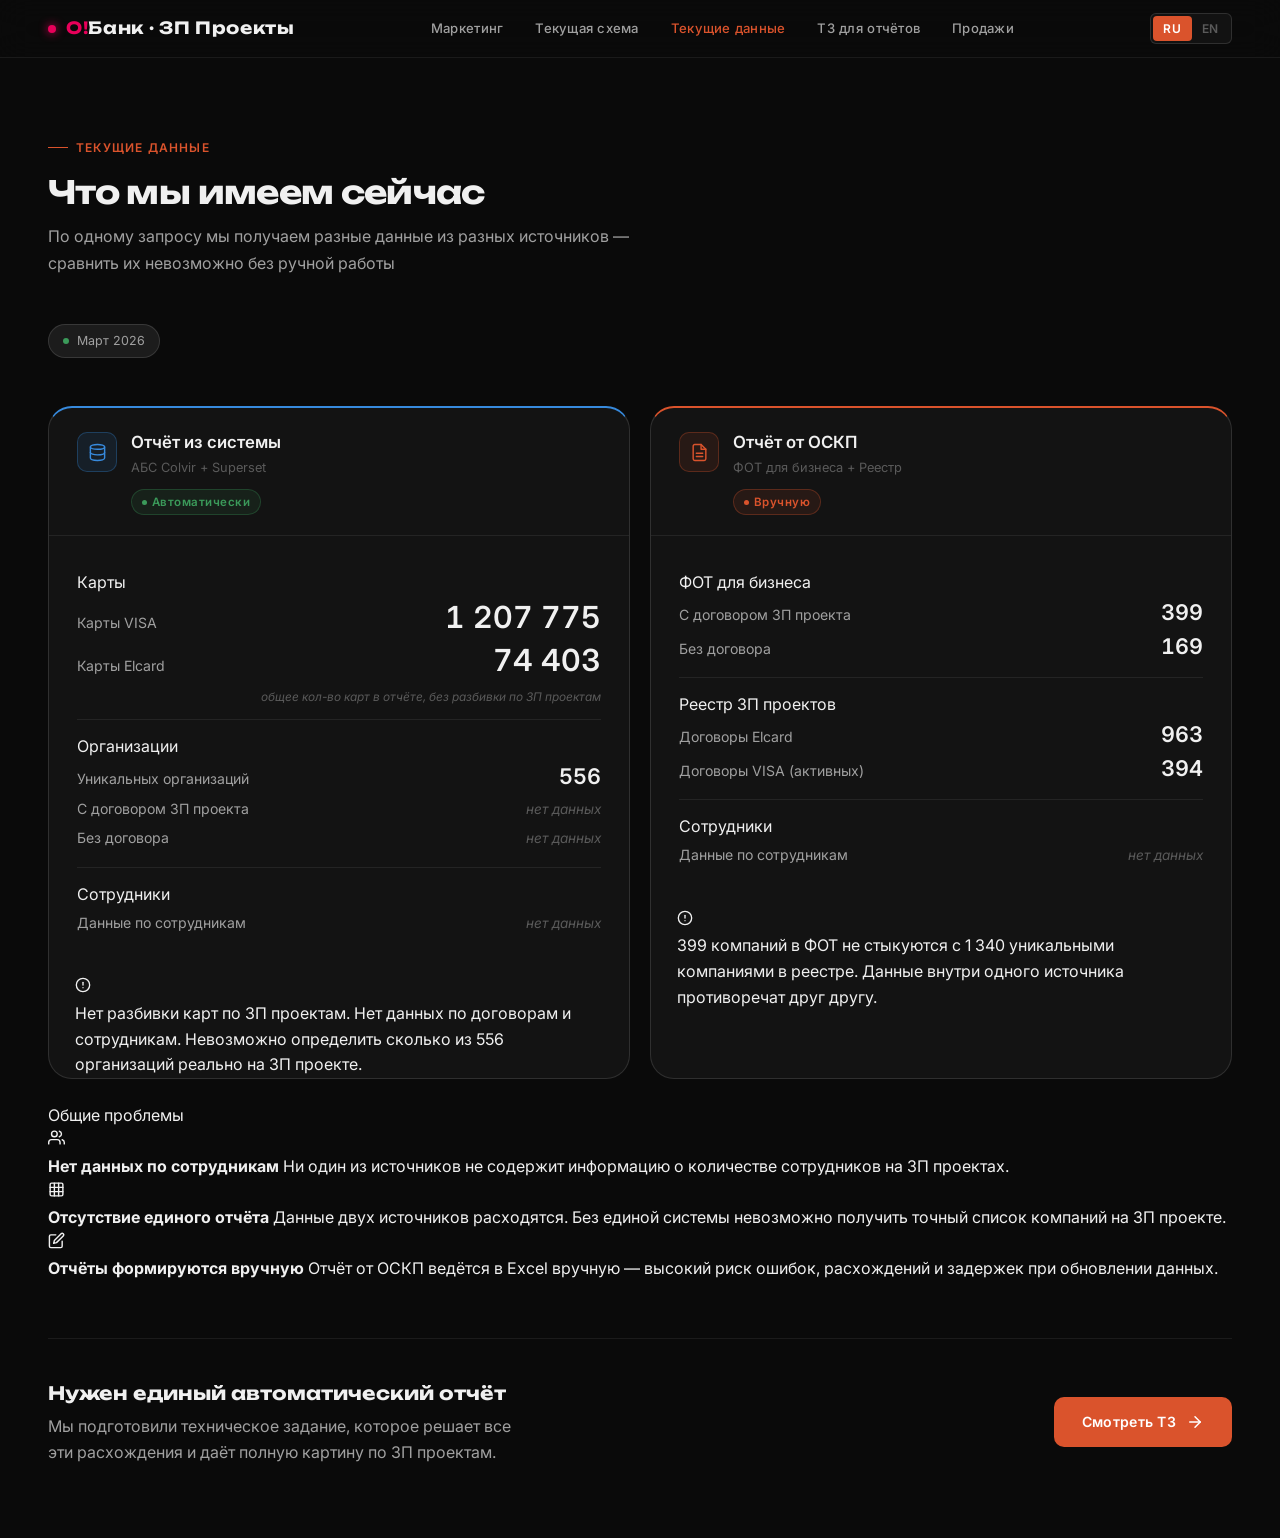
==== current_data.html @ 0f996f87 "Update current_data.html" ====
<!DOCTYPE html>
<html lang="ru">
<head>
    <meta charset="UTF-8">
    <meta name="viewport" content="width=device-width, initial-scale=1.0">
    <title>Текущие данные — О!Банк ЗП Проекты</title>
    <link rel="stylesheet" href="current_data.css">
</head>
<body>

<header class="header">
    <div class="logo-zone">
        <div class="logo-dot"></div>
        <span class="logo-text"><span>О!</span>Банк · ЗП Проекты</span>
    </div>
    <nav class="nav-center">
        <a href="#" class="nav-link" id="nav-marketing">Маркетинг</a>
        <a href="#" class="nav-link" id="nav-scheme">Текущая схема</a>
        <a href="#" class="nav-link active" id="nav-data">Текущие данные</a>
        <a href="#" class="nav-link" id="nav-tz">ТЗ для отчётов</a>
        <a href="#" class="nav-link" id="nav-sales">Продажи</a>
    </nav>
    <div class="nav-right">
        <div class="lang-switcher">
            <button class="lang-btn active" data-lang="ru">RU</button>
            <button class="lang-btn" data-lang="en">EN</button>
        </div>
    </div>
</header>

<div class="page-wrapper">
    <div class="section">

        <div id="section-eyebrow" class="section-eyebrow">Текущие данные</div>
        <h1 id="section-title" class="section-title">Что мы имеем сейчас</h1>
        <p id="section-subtitle" class="section-subtitle">
            По одному запросу мы получаем разные данные из разных источников — сравнить их невозможно без ручной работы
        </p>
        <div class="date-badge">
            <span class="date-badge-dot"></span>
            <span id="date-badge-text">Март 2026</span>
        </div>

        <div class="reports-grid" id="reports-grid">

            <!-- ══ ЛЕВЫЙ БЛОК — СИСТЕМА ══ -->
            <div class="report-card system">
                <div class="card-header">
                    <div class="card-icon blue">
                        <svg xmlns="http://www.w3.org/2000/svg" width="19" height="19" viewBox="0 0 24 24" fill="none" stroke="currentColor" stroke-width="1.8" stroke-linecap="round" stroke-linejoin="round">
                            <ellipse cx="12" cy="5" rx="9" ry="3"/><path d="M21 12c0 1.66-4 3-9 3s-9-1.34-9-3"/><path d="M3 5v14c0 1.66 4 3 9 3s9-1.34 9-3V5"/>
                        </svg>
                    </div>
                    <div>
                        <div id="sys-card-title" class="card-title">Отчёт из системы</div>
                        <div id="sys-card-source" class="card-source">АБС Colvir + Superset</div>
                        <span class="card-badge auto">
                            <span class="badge-dot"></span>
                            <span id="sys-card-badge">Автоматически</span>
                        </span>
                    </div>
                </div>

                <div class="card-metrics">

                    <div class="metric-group">
                        <div class="metric-group-label blue-accent" data-label="grp_cards">Карты</div>
                        <div class="metric-row">
                            <span class="metric-label" data-label="lbl_visa">Карты VISA</span>
                            <span class="metric-value large" data-count="1207775">1 207 775</span>
                        </div>
                        <div class="metric-row">
                            <span class="metric-label" data-label="lbl_elcard">Карты Elcard</span>
                            <span class="metric-value large" data-count="74403">74 403</span>
                        </div>
                        <div id="note-cards" class="metric-note">общее кол-во карт в отчёте, без разбивки по ЗП проектам</div>
                    </div>

                    <div class="metric-group">
                        <div class="metric-group-label blue-accent" data-label="grp_orgs">Организации</div>
                        <div class="metric-row">
                            <span class="metric-label" data-label="lbl_orgs">Уникальных организаций</span>
                            <span class="metric-value medium" data-count="556">556</span>
                        </div>
                        <div class="metric-row">
                            <span class="metric-label" data-label="lbl_with_deal">С договором ЗП проекта</span>
                            <span class="metric-value no-data" data-no-data>нет данных</span>
                        </div>
                        <div class="metric-row">
                            <span class="metric-label" data-label="lbl_no_deal">Без договора</span>
                            <span class="metric-value no-data" data-no-data>нет данных</span>
                        </div>
                    </div>

                    <div class="metric-group">
                        <div class="metric-group-label blue-accent" data-label="grp_employees">Сотрудники</div>
                        <div class="metric-row">
                            <span class="metric-label" data-label="lbl_employees">Данные по сотрудникам</span>
                            <span class="metric-value no-data" data-no-data>нет данных</span>
                        </div>
                    </div>

                </div>

                <!-- Проблема левого блока -->
                <div style="padding: 0 26px;">
                    <div class="problem-box">
                        <div class="problem-icon">
                            <svg xmlns="http://www.w3.org/2000/svg" width="16" height="16" viewBox="0 0 24 24" fill="none" stroke="currentColor" stroke-width="2" stroke-linecap="round" stroke-linejoin="round">
                                <circle cx="12" cy="12" r="10"/><line x1="12" y1="8" x2="12" y2="12"/><line x1="12" y1="16" x2="12.01" y2="16"/>
                            </svg>
                        </div>
                        <div id="sys-problem" class="problem-text">
                            Нет разбивки карт по ЗП проектам. Нет данных по договорам и сотрудникам. Невозможно определить сколько из 556 организаций реально на ЗП проекте.
                        </div>
                    </div>
                </div>

            </div>

            <!-- ══ ПРАВЫЙ БЛОК — ОСКП ══ -->
            <div class="report-card manual">
                <div class="card-header">
                    <div class="card-icon orange">
                        <svg xmlns="http://www.w3.org/2000/svg" width="19" height="19" viewBox="0 0 24 24" fill="none" stroke="currentColor" stroke-width="1.8" stroke-linecap="round" stroke-linejoin="round">
                            <path d="M14 2H6a2 2 0 0 0-2 2v16a2 2 0 0 0 2 2h12a2 2 0 0 0 2-2V8z"/><polyline points="14 2 14 8 20 8"/><line x1="16" y1="13" x2="8" y2="13"/><line x1="16" y1="17" x2="8" y2="17"/>
                        </svg>
                    </div>
                    <div>
                        <div id="man-card-title" class="card-title">Отчёт от ОСКП</div>
                        <div id="man-card-source" class="card-source">ФОТ для бизнеса + Реестр ЗП проектов</div>
                        <span class="card-badge manual">
                            <span class="badge-dot"></span>
                            <span id="man-card-badge">Вручную</span>
                        </span>
                    </div>
                </div>

                <div class="card-metrics">

                    <!-- Подблок 1: ФОТ для бизнеса -->
                    <div class="metric-group">
                        <div class="metric-group-label" data-label="grp_fot">ФОТ для бизнеса</div>
                        <div class="metric-row">
                            <span class="metric-label" data-label="lbl_with_deal">С договором ЗП проекта</span>
                            <span class="metric-value medium" data-count="399">399</span>
                        </div>
                        <div class="metric-row">
                            <span class="metric-label" data-label="lbl_no_deal">Без договора</span>
                            <span class="metric-value medium" data-count="169">169</span>
                        </div>
                    </div>

                    <!-- Подблок 2: Реестр ЗП проектов -->
                    <div class="metric-group">
                        <div class="metric-group-label" data-label="grp_registry">Реестр ЗП проектов</div>
                        <div class="metric-row">
                            <span class="metric-label" data-label="lbl_deals_ec">Договоры Elcard</span>
                            <span class="metric-value medium" data-count="963">963</span>
                        </div>
                        <div class="metric-row">
                            <span class="metric-label" data-label="lbl_deals_visa">Договоры VISA</span>
                            <span class="metric-value medium" data-count="394">394</span>
                        </div>
                    </div>

                    <div class="metric-group">
                        <div class="metric-group-label" data-label="grp_employees">Сотрудники</div>
                        <div class="metric-row">
                            <span class="metric-label" data-label="lbl_employees">Данные по сотрудникам</span>
                            <span class="metric-value no-data" data-no-data>нет данных</span>
                        </div>
                    </div>

                </div>

                <!-- Проблема правого блока -->
                <div style="padding: 0 26px;">
                    <div class="problem-box">
                        <div class="problem-icon">
                            <svg xmlns="http://www.w3.org/2000/svg" width="16" height="16" viewBox="0 0 24 24" fill="none" stroke="currentColor" stroke-width="2" stroke-linecap="round" stroke-linejoin="round">
                                <circle cx="12" cy="12" r="10"/><line x1="12" y1="8" x2="12" y2="12"/><line x1="12" y1="16" x2="12.01" y2="16"/>
                            </svg>
                        </div>
                        <div id="man-problem" class="problem-text">
                            399 компаний в ФОТ не стыкуются с 1 340 уникальными компаниями в реестре. Данные внутри одного источника противоречат друг другу.
                        </div>
                    </div>
                </div>

            </div>

        </div>
        <!-- end reports-grid -->

        <!-- ══ ИТОГОВЫЕ ПРОБЛЕМЫ ══ -->
        <div class="bottom-problems">
            <div class="bottom-problems-title" id="problems-title">Общие проблемы</div>
            <div class="problem-list">

                <div class="problem-item">
                    <div class="problem-item-icon">
                        <svg xmlns="http://www.w3.org/2000/svg" width="17" height="17" viewBox="0 0 24 24" fill="none" stroke="currentColor" stroke-width="2" stroke-linecap="round" stroke-linejoin="round">
                            <path d="M17 21v-2a4 4 0 0 0-4-4H5a4 4 0 0 0-4 4v2"/><circle cx="9" cy="7" r="4"/><path d="M23 21v-2a4 4 0 0 0-3-3.87"/><path d="M16 3.13a4 4 0 0 1 0 7.75"/>
                        </svg>
                    </div>
                    <div class="problem-item-text">
                        <strong id="p1-title">Нет данных по сотрудникам</strong>
                        <span id="p1-text">Ни один из источников не содержит информацию о количестве сотрудников на ЗП проектах.</span>
                    </div>
                </div>

                <div class="problem-item">
                    <div class="problem-item-icon">
                        <svg xmlns="http://www.w3.org/2000/svg" width="17" height="17" viewBox="0 0 24 24" fill="none" stroke="currentColor" stroke-width="2" stroke-linecap="round" stroke-linejoin="round">
                            <rect x="3" y="3" width="18" height="18" rx="2" ry="2"/><line x1="3" y1="9" x2="21" y2="9"/><line x1="3" y1="15" x2="21" y2="15"/><line x1="9" y1="3" x2="9" y2="21"/><line x1="15" y1="3" x2="15" y2="21"/>
                        </svg>
                    </div>
                    <div class="problem-item-text">
                        <strong id="p2-title">Отсутствие единого отчёта</strong>
                        <span id="p2-text">Данные двух источников расходятся. Без единой системы невозможно получить точный список компаний на ЗП проекте.</span>
                    </div>
                </div>

                <div class="problem-item">
                    <div class="problem-item-icon">
                        <svg xmlns="http://www.w3.org/2000/svg" width="17" height="17" viewBox="0 0 24 24" fill="none" stroke="currentColor" stroke-width="2" stroke-linecap="round" stroke-linejoin="round">
                            <path d="M11 4H4a2 2 0 0 0-2 2v14a2 2 0 0 0 2 2h14a2 2 0 0 0 2-2v-7"/><path d="M18.5 2.5a2.121 2.121 0 0 1 3 3L12 15l-4 1 1-4 9.5-9.5z"/>
                        </svg>
                    </div>
                    <div class="problem-item-text">
                        <strong id="p3-title">Отчёты формируются вручную</strong>
                        <span id="p3-text">Отчёт от ОСКП ведётся в Excel вручную — высокий риск ошибок, расхождений и задержек при обновлении данных.</span>
                    </div>
                </div>

            </div>
        </div>

        <!-- CTA -->
        <div class="cta-transition">
            <div class="cta-text">
                <strong id="cta-heading">Нужен единый автоматический отчёт</strong>
                <span id="cta-sub">Мы подготовили техническое задание, которое решает все эти расхождения и даёт полную картину по ЗП проектам.</span>
            </div>
            <a href="#" class="cta-btn">
                <span id="cta-btn-text">Смотреть ТЗ</span>
                <svg xmlns="http://www.w3.org/2000/svg" viewBox="0 0 24 24" fill="none" stroke="currentColor" stroke-width="2" stroke-linecap="round" stroke-linejoin="round">
                    <line x1="5" y1="12" x2="19" y2="12"/><polyline points="12 5 19 12 12 19"/>
                </svg>
            </a>
        </div>

    </div>
</div>

<script src="current_data.js"></script>
</body>
</html>
---- current_data.css ----
@import url('https://fonts.googleapis.com/css2?family=Unbounded:wght@600;700&family=Inter:wght@300;400;500;600&display=swap');

/* ==========================================================================
   CSS VARIABLES
   ========================================================================== */
:root {
    --orange:        #DA532C;
    --orange-hover:  #C44020;
    --orange-light:  rgba(218, 83, 44, 0.10);
    --orange-border: rgba(218, 83, 44, 0.30);

    --accent:        #E8005A;
    --accent-light:  rgba(232, 0, 90, 0.10);
    --accent-border: rgba(232, 0, 90, 0.30);

    --dark:          #0A0A0A;
    --dark-2:        #131313;
    --dark-3:        #1C1C1C;
    --dark-4:        #252525;
    --dark-border:   rgba(255, 255, 255, 0.07);
    --dark-border-2: rgba(255, 255, 255, 0.12);

    --text-primary:  #F0F0F0;
    --text-secondary:#A0A0A0;
    --text-muted:    #5A5A5A;

    --amber:         #F5A623;
    --amber-light:   rgba(245, 166, 35, 0.10);
    --amber-border:  rgba(245, 166, 35, 0.30);

    --blue:          #378ADD;
    --blue-light:    rgba(55, 138, 221, 0.10);
    --blue-border:   rgba(55, 138, 221, 0.30);

    --green:         #3B9A5A;
    --green-light:   rgba(59, 154, 90, 0.10);

    --font:          'Inter', -apple-system, sans-serif;
    --font-head:     'Unbounded', sans-serif;
    --radius:        10px;
    --radius-lg:     16px;
    --radius-xl:     24px;
}

/* ==========================================================================
   RESET
   ========================================================================== */
*, *::before, *::after { box-sizing: border-box; margin: 0; padding: 0; }
html { scroll-behavior: smooth; }
body {
    font-family: var(--font);
    background: var(--dark);
    color: var(--text-primary);
    font-size: 16px;
    line-height: 1.6;
    overflow-x: hidden;
}

/* ==========================================================================
   HEADER
   ========================================================================== */
.header {
    height: 58px;
    background: rgba(10,10,10,0.90);
    backdrop-filter: blur(16px);
    -webkit-backdrop-filter: blur(16px);
    border-bottom: 0.5px solid var(--dark-border);
    display: flex;
    justify-content: space-between;
    align-items: center;
    padding: 0 48px;
    position: fixed;
    top: 0; left: 0; right: 0;
    z-index: 100;
}

.logo-zone {
    display: flex;
    align-items: center;
    gap: 10px;
}

.logo-dot {
    width: 8px; height: 8px;
    background: var(--accent);
    border-radius: 50%;
    box-shadow: 0 0 10px var(--accent);
}

.logo-text {
    font-family: var(--font-head);
    font-weight: 700;
    font-size: 1.05rem;
    letter-spacing: 0.04em;
    color: var(--text-primary);
}

.logo-text span { color: var(--accent); }

.nav-center {
    display: flex;
    align-items: center;
    gap: 4px;
}

.nav-link {
    font-size: 0.82rem;
    color: var(--text-secondary);
    text-decoration: none;
    padding: 6px 14px;
    border-radius: 6px;
    transition: all 0.2s;
    font-weight: 500;
    letter-spacing: 0.02em;
}

.nav-link:hover { color: var(--text-primary); background: rgba(255,255,255,0.05); }
.nav-link.active { color: var(--orange); }

.nav-right {
    display: flex;
    align-items: center;
    gap: 16px;
}

.lang-switcher {
    display: flex;
    background: rgba(255,255,255,0.04);
    border-radius: 6px;
    padding: 2px;
    border: 0.5px solid var(--dark-border-2);
}

.lang-btn {
    background: transparent;
    border: none;
    color: var(--text-muted);
    padding: 5px 10px;
    font-size: 0.75rem;
    font-weight: 600;
    font-family: var(--font);
    cursor: pointer;
    border-radius: 4px;
    transition: all 0.2s;
    letter-spacing: 0.06em;
}

.lang-btn:hover { color: var(--text-primary); }
.lang-btn.active { background: var(--orange); color: #fff; }

/* ==========================================================================
   PAGE WRAPPER
   ========================================================================== */
.page-wrapper {
    min-height: 100vh;
    padding-top: 58px;
}

.section {
    padding: 72px 48px;
    max-width: 1280px;
    margin: 0 auto;
}

/* ==========================================================================
   SECTION HEADER
   ========================================================================== */
.section-eyebrow {
    display: inline-flex;
    align-items: center;
    gap: 8px;
    font-size: 0.75rem;
    font-weight: 600;
    letter-spacing: 0.10em;
    text-transform: uppercase;
    color: var(--orange);
    margin-bottom: 16px;
}

.section-eyebrow::before {
    content: '';
    display: block;
    width: 20px; height: 1px;
    background: var(--orange);
}

.section-title {
    font-family: var(--font-head);
    font-size: 2rem;
    font-weight: 700;
    color: var(--text-primary);
    line-height: 1.2;
    margin-bottom: 12px;
    letter-spacing: -0.02em;
}

.section-subtitle {
    font-size: 1rem;
    color: var(--text-secondary);
    max-width: 640px;
    line-height: 1.65;
    margin-bottom: 48px;
}

/* ==========================================================================
   DATE BADGE
   ========================================================================== */
.date-badge {
    display: inline-flex;
    align-items: center;
    gap: 8px;
    background: var(--dark-3);
    border: 0.5px solid var(--dark-border-2);
    border-radius: 20px;
    padding: 6px 14px;
    font-size: 0.78rem;
    color: var(--text-secondary);
    margin-bottom: 48px;
}

.date-badge-dot {
    width: 6px; height: 6px;
    background: var(--green);
    border-radius: 50%;
}

/* ==========================================================================
   TWO COLUMN GRID
   ========================================================================== */
.reports-grid {
    display: grid;
    grid-template-columns: 1fr 1fr;
    gap: 20px;
    margin-bottom: 24px;
}

/* ==========================================================================
   REPORT CARD
   ========================================================================== */
.report-card {
    background: var(--dark-2);
    border: 0.5px solid var(--dark-border-2);
    border-radius: var(--radius-xl);
    overflow: hidden;
    transition: border-color 0.2s;
}

.report-card:hover {
    border-color: rgba(255,255,255,0.18);
}

.report-card.system { border-top: 2px solid var(--blue); }
.report-card.manual { border-top: 2px solid var(--orange); }

/* Card Header */
.card-header {
    padding: 24px 28px 20px;
    border-bottom: 0.5px solid var(--dark-border);
    display: flex;
    align-items: flex-start;
    gap: 14px;
}

.card-icon {
    width: 40px; height: 40px;
    border-radius: 10px;
    display: flex;
    align-items: center;
    justify-content: center;
    font-size: 18px;
    flex-shrink: 0;
}

.card-icon.blue { background: var(--blue-light); color: var(--blue); border: 0.5px solid var(--blue-border); }
.card-icon.orange { background: var(--orange-light); color: var(--orange); border: 0.5px solid var(--orange-border); }

.card-title {
    font-size: 1.05rem;
    font-weight: 600;
    color: var(--text-primary);
    margin-bottom: 4px;
    line-height: 1.3;
}

.card-source {
    font-size: 0.80rem;
    color: var(--text-muted);
    margin-bottom: 8px;
}

.card-badge {
    display: inline-flex;
    align-items: center;
    gap: 5px;
    font-size: 0.72rem;
    font-weight: 600;
    padding: 3px 10px;
    border-radius: 20px;
    letter-spacing: 0.04em;
}

.card-badge.auto {
    background: var(--green-light);
    color: var(--green);
    border: 0.5px solid rgba(59,154,90,0.3);
}

.card-badge.manual {
    background: var(--orange-light);
    color: var(--orange);
    border: 0.5px solid var(--orange-border);
}

.badge-dot {
    width: 5px; height: 5px;
    border-radius: 50%;
    background: currentColor;
}

/* Card Metrics */
.card-metrics {
    padding: 20px 28px 24px;
    display: flex;
    flex-direction: column;
    gap: 0;
}

.metric-group {
    padding: 14px 0;
    border-bottom: 0.5px solid var(--dark-border);
}

.metric-group:last-child { border-bottom: none; }

.metric-row {
    display: flex;
    align-items: baseline;
    justify-content: space-between;
    gap: 12px;
    padding: 5px 0;
}

.metric-label {
    font-size: 0.88rem;
    color: var(--text-secondary);
    line-height: 1.4;
    flex: 1;
}

.metric-value {
    font-size: 1.5rem;
    font-weight: 600;
    color: var(--text-primary);
    line-height: 1.1;
    text-align: right;
    flex-shrink: 0;
    font-variant-numeric: tabular-nums;
}

.metric-value.large {
    font-size: 1.9rem;
}

.metric-value.medium {
    font-size: 1.35rem;
}

.metric-value.no-data {
    font-size: 0.85rem;
    color: var(--text-muted);
    font-weight: 400;
    font-style: italic;
}

.metric-note {
    font-size: 0.74rem;
    color: var(--text-muted);
    margin-top: 6px;
    line-height: 1.4;
    font-style: italic;
    text-align: right;
}

.metric-sub-row {
    display: flex;
    align-items: baseline;
    justify-content: space-between;
    gap: 12px;
    padding: 3px 0 3px 12px;
}

.metric-sub-label {
    font-size: 0.82rem;
    color: var(--text-muted);
    flex: 1;
}

.metric-sub-value {
    font-size: 1.1rem;
    font-weight: 500;
    color: var(--text-secondary);
    text-align: right;
    font-variant-numeric: tabular-nums;
}

/* ==========================================================================
   MISMATCH ALERT BOX
   ========================================================================== */
.alert-box {
    background: var(--amber-light);
    border: 0.5px solid var(--amber-border);
    border-radius: var(--radius-lg);
    padding: 20px 24px;
    display: flex;
    align-items: flex-start;
    gap: 14px;
    margin-bottom: 16px;
}

.alert-icon {
    font-size: 20px;
    color: var(--amber);
    flex-shrink: 0;
    margin-top: 1px;
}

.alert-title {
    font-size: 0.95rem;
    font-weight: 600;
    color: var(--amber);
    margin-bottom: 6px;
}

.alert-text {
    font-size: 0.86rem;
    color: rgba(245, 166, 35, 0.75);
    line-height: 1.6;
}

.diff-pill {
    display: inline-flex;
    align-items: center;
    gap: 4px;
    font-size: 0.78rem;
    font-weight: 600;
    padding: 2px 9px;
    border-radius: 20px;
    background: rgba(232,0,90,0.12);
    color: #FF4D7D;
    border: 0.5px solid rgba(232,0,90,0.3);
    margin-left: 8px;
    vertical-align: middle;
}

/* ==========================================================================
   BOTTOM INFO BOX
   ========================================================================== */
.info-box {
    background: var(--dark-3);
    border: 0.5px solid var(--dark-border-2);
    border-radius: var(--radius-lg);
    padding: 20px 24px;
    display: flex;
    align-items: flex-start;
    gap: 14px;
}

.info-icon {
    font-size: 20px;
    color: var(--text-muted);
    flex-shrink: 0;
    margin-top: 2px;
}

.info-text {
    font-size: 0.88rem;
    color: var(--text-secondary);
    line-height: 1.65;
}

.info-text strong {
    color: var(--text-primary);
    font-weight: 600;
}

/* ==========================================================================
   CTA ARROW — transition to next page
   ========================================================================== */
.cta-transition {
    margin-top: 56px;
    padding-top: 40px;
    border-top: 0.5px solid var(--dark-border);
    display: flex;
    align-items: center;
    justify-content: space-between;
    gap: 24px;
}

.cta-text {
    font-size: 1rem;
    color: var(--text-secondary);
    max-width: 480px;
    line-height: 1.6;
}

.cta-text strong {
    color: var(--text-primary);
    display: block;
    font-size: 1.15rem;
    margin-bottom: 6px;
    font-family: var(--font-head);
}

.cta-btn {
    display: inline-flex;
    align-items: center;
    gap: 10px;
    background: var(--orange);
    color: #fff;
    font-size: 0.88rem;
    font-weight: 600;
    padding: 14px 28px;
    border-radius: 10px;
    text-decoration: none;
    white-space: nowrap;
    transition: background 0.2s, transform 0.15s;
    letter-spacing: 0.02em;
    flex-shrink: 0;
}

.cta-btn:hover {
    background: var(--orange-hover);
    transform: translateX(3px);
}

.cta-btn svg {
    width: 18px; height: 18px;
    transition: transform 0.2s;
}

.cta-btn:hover svg { transform: translateX(3px); }

/* ==========================================================================
   SCROLLBAR
   ========================================================================== */
::-webkit-scrollbar { width: 6px; }
::-webkit-scrollbar-track { background: var(--dark); }
::-webkit-scrollbar-thumb { background: var(--dark-4); border-radius: 3px; }
::-webkit-scrollbar-thumb:hover { background: rgba(255,255,255,0.15); }

/* ==========================================================================
   RESPONSIVE
   ========================================================================== */
@media (max-width: 900px) {
    .reports-grid { grid-template-columns: 1fr; }
    .header { padding: 0 24px; }
    .section { padding: 56px 24px; }
    .nav-center { display: none; }
    .section-title { font-size: 1.55rem; }
    .cta-transition { flex-direction: column; align-items: flex-start; }
}
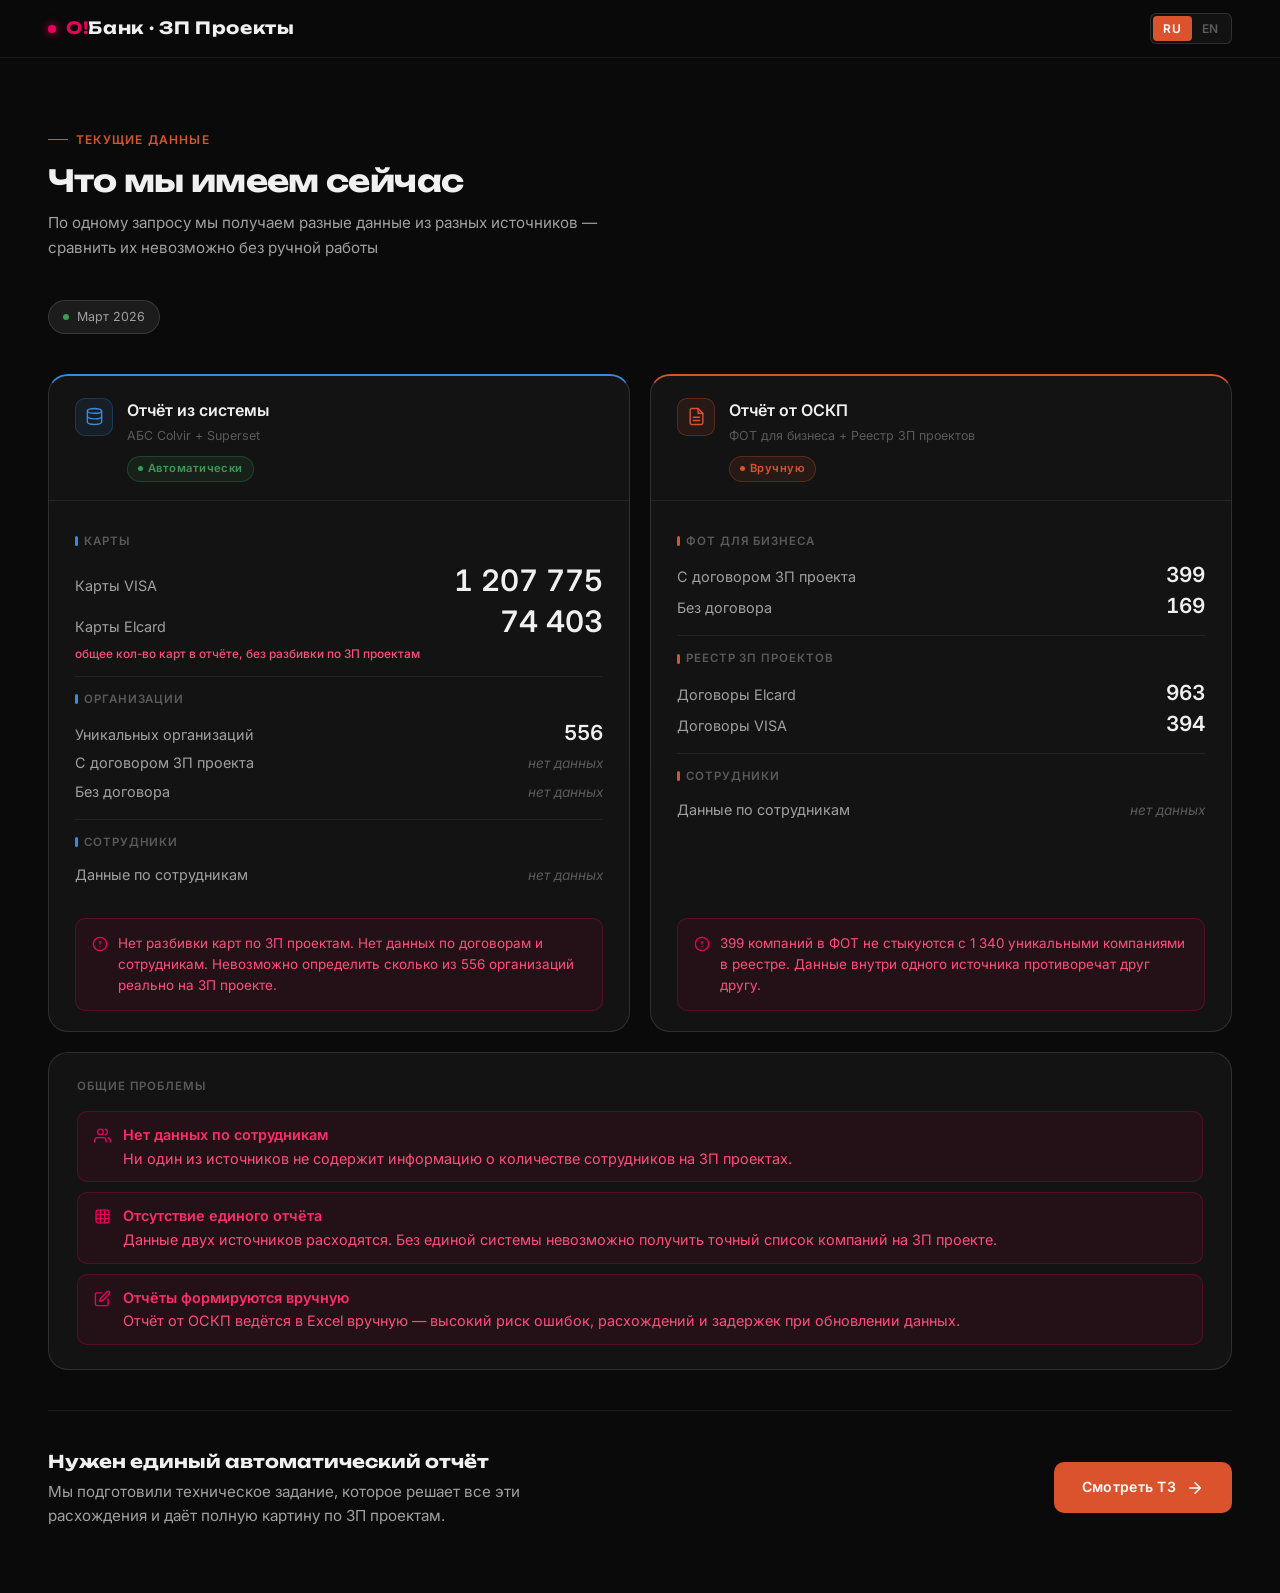
==== commit eb28a9a4: "Update current_data.html" ====
--- a/current_data.html
+++ b/current_data.html
@@ -13,13 +13,7 @@
         <div class="logo-dot"></div>
         <span class="logo-text"><span>О!</span>Банк · ЗП Проекты</span>
     </div>
-    <nav class="nav-center">
-        <a href="#" class="nav-link" id="nav-marketing">Маркетинг</a>
-        <a href="#" class="nav-link" id="nav-scheme">Текущая схема</a>
-        <a href="#" class="nav-link active" id="nav-data">Текущие данные</a>
-        <a href="#" class="nav-link" id="nav-tz">ТЗ для отчётов</a>
-        <a href="#" class="nav-link" id="nav-sales">Продажи</a>
-    </nav>
+
     <div class="nav-right">
         <div class="lang-switcher">
             <button class="lang-btn active" data-lang="ru">RU</button>
@@ -73,7 +67,7 @@
                             <span class="metric-label" data-label="lbl_elcard">Карты Elcard</span>
                             <span class="metric-value large" data-count="74403">74 403</span>
                         </div>
-                        <div id="note-cards" class="metric-note">общее кол-во карт в отчёте, без разбивки по ЗП проектам</div>
+                        <div id="note-cards" class="metric-note" style="color:#FF4D7D; font-style:normal; font-weight:500;">общее кол-во карт в отчёте, без разбивки по ЗП проектам</div>
                     </div>
 
                     <div class="metric-group">
--- a/current_data.css
+++ b/current_data.css
@@ -1,50 +1,40 @@
 @import url('https://fonts.googleapis.com/css2?family=Unbounded:wght@600;700&family=Inter:wght@300;400;500;600&display=swap');
 
-/* ==========================================================================
-   CSS VARIABLES
-   ========================================================================== */
 :root {
     --orange:        #DA532C;
     --orange-hover:  #C44020;
     --orange-light:  rgba(218, 83, 44, 0.10);
     --orange-border: rgba(218, 83, 44, 0.30);
-
     --accent:        #E8005A;
-    --accent-light:  rgba(232, 0, 90, 0.10);
-    --accent-border: rgba(232, 0, 90, 0.30);
-
+    --accent-light:  rgba(232, 0, 90, 0.08);
+    --accent-border: rgba(232, 0, 90, 0.25);
     --dark:          #0A0A0A;
     --dark-2:        #131313;
     --dark-3:        #1C1C1C;
     --dark-4:        #252525;
     --dark-border:   rgba(255, 255, 255, 0.07);
     --dark-border-2: rgba(255, 255, 255, 0.12);
-
     --text-primary:  #F0F0F0;
     --text-secondary:#A0A0A0;
     --text-muted:    #5A5A5A;
-
     --amber:         #F5A623;
-    --amber-light:   rgba(245, 166, 35, 0.10);
-    --amber-border:  rgba(245, 166, 35, 0.30);
-
+    --amber-light:   rgba(245, 166, 35, 0.08);
+    --amber-border:  rgba(245, 166, 35, 0.25);
     --blue:          #378ADD;
     --blue-light:    rgba(55, 138, 221, 0.10);
-    --blue-border:   rgba(55, 138, 221, 0.30);
-
+    --blue-border:   rgba(55, 138, 221, 0.25);
     --green:         #3B9A5A;
     --green-light:   rgba(59, 154, 90, 0.10);
-
+    --red:           #E8005A;
+    --red-light:     rgba(232, 0, 90, 0.08);
+    --red-border:    rgba(232, 0, 90, 0.25);
     --font:          'Inter', -apple-system, sans-serif;
     --font-head:     'Unbounded', sans-serif;
     --radius:        10px;
     --radius-lg:     16px;
-    --radius-xl:     24px;
-}
-
-/* ==========================================================================
-   RESET
-   ========================================================================== */
+    --radius-xl:     20px;
+}
+
 *, *::before, *::after { box-sizing: border-box; margin: 0; padding: 0; }
 html { scroll-behavior: smooth; }
 body {
@@ -56,12 +46,10 @@
     overflow-x: hidden;
 }
 
-/* ==========================================================================
-   HEADER
-   ========================================================================== */
+/* HEADER */
 .header {
     height: 58px;
-    background: rgba(10,10,10,0.90);
+    background: rgba(10,10,10,0.92);
     backdrop-filter: blur(16px);
     -webkit-backdrop-filter: blur(16px);
     border-bottom: 0.5px solid var(--dark-border);
@@ -73,20 +61,13 @@
     top: 0; left: 0; right: 0;
     z-index: 100;
 }
-
-.logo-zone {
-    display: flex;
-    align-items: center;
-    gap: 10px;
-}
-
+.logo-zone { display: flex; align-items: center; gap: 10px; }
 .logo-dot {
     width: 8px; height: 8px;
     background: var(--accent);
     border-radius: 50%;
     box-shadow: 0 0 10px var(--accent);
 }
-
 .logo-text {
     font-family: var(--font-head);
     font-weight: 700;
@@ -94,15 +75,8 @@
     letter-spacing: 0.04em;
     color: var(--text-primary);
 }
-
 .logo-text span { color: var(--accent); }
-
-.nav-center {
-    display: flex;
-    align-items: center;
-    gap: 4px;
-}
-
+.nav-center { display: flex; align-items: center; gap: 4px; }
 .nav-link {
     font-size: 0.82rem;
     color: var(--text-secondary);
@@ -111,18 +85,10 @@
     border-radius: 6px;
     transition: all 0.2s;
     font-weight: 500;
-    letter-spacing: 0.02em;
-}
-
+}
 .nav-link:hover { color: var(--text-primary); background: rgba(255,255,255,0.05); }
 .nav-link.active { color: var(--orange); }
-
-.nav-right {
-    display: flex;
-    align-items: center;
-    gap: 16px;
-}
-
+.nav-right { display: flex; align-items: center; gap: 16px; }
 .lang-switcher {
     display: flex;
     background: rgba(255,255,255,0.04);
@@ -130,432 +96,215 @@
     padding: 2px;
     border: 0.5px solid var(--dark-border-2);
 }
-
 .lang-btn {
-    background: transparent;
-    border: none;
+    background: transparent; border: none;
     color: var(--text-muted);
     padding: 5px 10px;
-    font-size: 0.75rem;
-    font-weight: 600;
+    font-size: 0.75rem; font-weight: 600;
     font-family: var(--font);
-    cursor: pointer;
-    border-radius: 4px;
+    cursor: pointer; border-radius: 4px;
     transition: all 0.2s;
     letter-spacing: 0.06em;
 }
-
 .lang-btn:hover { color: var(--text-primary); }
 .lang-btn.active { background: var(--orange); color: #fff; }
 
-/* ==========================================================================
-   PAGE WRAPPER
-   ========================================================================== */
-.page-wrapper {
-    min-height: 100vh;
-    padding-top: 58px;
-}
-
-.section {
-    padding: 72px 48px;
-    max-width: 1280px;
-    margin: 0 auto;
-}
-
-/* ==========================================================================
-   SECTION HEADER
-   ========================================================================== */
+/* PAGE */
+.page-wrapper { min-height: 100vh; padding-top: 58px; }
+.section { padding: 64px 48px; max-width: 1300px; margin: 0 auto; }
+
+/* SECTION HEADER */
 .section-eyebrow {
-    display: inline-flex;
-    align-items: center;
-    gap: 8px;
-    font-size: 0.75rem;
-    font-weight: 600;
-    letter-spacing: 0.10em;
-    text-transform: uppercase;
-    color: var(--orange);
-    margin-bottom: 16px;
-}
-
+    display: inline-flex; align-items: center; gap: 8px;
+    font-size: 0.75rem; font-weight: 600;
+    letter-spacing: 0.10em; text-transform: uppercase;
+    color: var(--orange); margin-bottom: 14px;
+}
 .section-eyebrow::before {
-    content: '';
-    display: block;
-    width: 20px; height: 1px;
-    background: var(--orange);
-}
-
+    content: ''; display: block;
+    width: 20px; height: 1px; background: var(--orange);
+}
 .section-title {
     font-family: var(--font-head);
-    font-size: 2rem;
-    font-weight: 700;
+    font-size: 1.9rem; font-weight: 700;
     color: var(--text-primary);
-    line-height: 1.2;
-    margin-bottom: 12px;
+    line-height: 1.2; margin-bottom: 10px;
     letter-spacing: -0.02em;
 }
-
 .section-subtitle {
-    font-size: 1rem;
-    color: var(--text-secondary);
-    max-width: 640px;
-    line-height: 1.65;
-    margin-bottom: 48px;
-}
-
-/* ==========================================================================
-   DATE BADGE
-   ========================================================================== */
+    font-size: 0.95rem; color: var(--text-secondary);
+    max-width: 620px; line-height: 1.65; margin-bottom: 40px;
+}
 .date-badge {
-    display: inline-flex;
-    align-items: center;
-    gap: 8px;
+    display: inline-flex; align-items: center; gap: 8px;
     background: var(--dark-3);
     border: 0.5px solid var(--dark-border-2);
-    border-radius: 20px;
-    padding: 6px 14px;
-    font-size: 0.78rem;
-    color: var(--text-secondary);
-    margin-bottom: 48px;
-}
-
-.date-badge-dot {
-    width: 6px; height: 6px;
-    background: var(--green);
-    border-radius: 50%;
-}
-
-/* ==========================================================================
-   TWO COLUMN GRID
-   ========================================================================== */
+    border-radius: 20px; padding: 6px 14px;
+    font-size: 0.78rem; color: var(--text-secondary);
+    margin-bottom: 40px;
+}
+.date-badge-dot { width: 6px; height: 6px; background: var(--green); border-radius: 50%; }
+
+/* GRID */
 .reports-grid {
     display: grid;
     grid-template-columns: 1fr 1fr;
     gap: 20px;
-    margin-bottom: 24px;
-}
-
-/* ==========================================================================
-   REPORT CARD
-   ========================================================================== */
+    margin-bottom: 20px;
+}
+
+/* REPORT CARD */
 .report-card {
     background: var(--dark-2);
     border: 0.5px solid var(--dark-border-2);
     border-radius: var(--radius-xl);
     overflow: hidden;
-    transition: border-color 0.2s;
-}
-
-.report-card:hover {
-    border-color: rgba(255,255,255,0.18);
-}
-
+    display: flex;
+    flex-direction: column;
+}
 .report-card.system { border-top: 2px solid var(--blue); }
 .report-card.manual { border-top: 2px solid var(--orange); }
 
-/* Card Header */
 .card-header {
-    padding: 24px 28px 20px;
+    padding: 22px 26px 18px;
     border-bottom: 0.5px solid var(--dark-border);
-    display: flex;
-    align-items: flex-start;
-    gap: 14px;
-}
-
+    display: flex; align-items: flex-start; gap: 14px;
+}
 .card-icon {
-    width: 40px; height: 40px;
-    border-radius: 10px;
-    display: flex;
-    align-items: center;
-    justify-content: center;
-    font-size: 18px;
-    flex-shrink: 0;
-}
-
+    width: 38px; height: 38px; border-radius: 10px;
+    display: flex; align-items: center; justify-content: center;
+    font-size: 17px; flex-shrink: 0;
+}
 .card-icon.blue { background: var(--blue-light); color: var(--blue); border: 0.5px solid var(--blue-border); }
 .card-icon.orange { background: var(--orange-light); color: var(--orange); border: 0.5px solid var(--orange-border); }
-
-.card-title {
-    font-size: 1.05rem;
-    font-weight: 600;
-    color: var(--text-primary);
-    margin-bottom: 4px;
-    line-height: 1.3;
-}
-
-.card-source {
-    font-size: 0.80rem;
-    color: var(--text-muted);
-    margin-bottom: 8px;
-}
-
+.card-title { font-size: 1rem; font-weight: 600; color: var(--text-primary); margin-bottom: 3px; }
+.card-source { font-size: 0.78rem; color: var(--text-muted); margin-bottom: 7px; }
 .card-badge {
-    display: inline-flex;
-    align-items: center;
-    gap: 5px;
-    font-size: 0.72rem;
-    font-weight: 600;
-    padding: 3px 10px;
-    border-radius: 20px;
-    letter-spacing: 0.04em;
-}
-
-.card-badge.auto {
-    background: var(--green-light);
-    color: var(--green);
-    border: 0.5px solid rgba(59,154,90,0.3);
-}
-
-.card-badge.manual {
-    background: var(--orange-light);
-    color: var(--orange);
-    border: 0.5px solid var(--orange-border);
-}
-
-.badge-dot {
-    width: 5px; height: 5px;
-    border-radius: 50%;
-    background: currentColor;
-}
-
-/* Card Metrics */
-.card-metrics {
-    padding: 20px 28px 24px;
-    display: flex;
-    flex-direction: column;
-    gap: 0;
-}
+    display: inline-flex; align-items: center; gap: 5px;
+    font-size: 0.70rem; font-weight: 600;
+    padding: 3px 10px; border-radius: 20px; letter-spacing: 0.04em;
+}
+.card-badge.auto { background: var(--green-light); color: var(--green); border: 0.5px solid rgba(59,154,90,0.3); }
+.card-badge.manual { background: var(--orange-light); color: var(--orange); border: 0.5px solid var(--orange-border); }
+.badge-dot { width: 5px; height: 5px; border-radius: 50%; background: currentColor; }
+
+/* METRICS */
+.card-metrics { padding: 18px 26px 0; flex: 1; }
 
 .metric-group {
-    padding: 14px 0;
+    padding: 13px 0;
     border-bottom: 0.5px solid var(--dark-border);
 }
-
-.metric-group:last-child { border-bottom: none; }
+.metric-group:last-of-type { border-bottom: none; }
+
+.metric-group-label {
+    font-size: 0.72rem; font-weight: 600;
+    color: var(--text-muted); letter-spacing: 0.08em;
+    text-transform: uppercase; margin-bottom: 10px;
+    display: flex; align-items: center; gap: 6px;
+}
+.metric-group-label::before {
+    content: ''; display: block;
+    width: 3px; height: 10px;
+    background: var(--orange); border-radius: 2px;
+}
+.metric-group-label.blue-accent::before { background: var(--blue); }
 
 .metric-row {
-    display: flex;
-    align-items: baseline;
-    justify-content: space-between;
-    gap: 12px;
-    padding: 5px 0;
-}
-
-.metric-label {
-    font-size: 0.88rem;
-    color: var(--text-secondary);
-    line-height: 1.4;
-    flex: 1;
-}
-
+    display: flex; align-items: baseline;
+    justify-content: space-between; gap: 12px;
+    padding: 4px 0;
+}
+.metric-label { font-size: 0.90rem; color: var(--text-secondary); flex: 1; line-height: 1.4; }
 .metric-value {
-    font-size: 1.5rem;
-    font-weight: 600;
-    color: var(--text-primary);
+    font-size: 1.55rem; font-weight: 600;
+    color: var(--text-primary); text-align: right;
+    flex-shrink: 0; font-variant-numeric: tabular-nums;
     line-height: 1.1;
-    text-align: right;
-    flex-shrink: 0;
-    font-variant-numeric: tabular-nums;
-}
-
-.metric-value.large {
-    font-size: 1.9rem;
-}
-
-.metric-value.medium {
-    font-size: 1.35rem;
-}
-
-.metric-value.no-data {
-    font-size: 0.85rem;
-    color: var(--text-muted);
-    font-weight: 400;
-    font-style: italic;
-}
-
+}
+.metric-value.large { font-size: 1.85rem; }
+.metric-value.medium { font-size: 1.30rem; }
+.metric-value.small { font-size: 1.05rem; color: var(--text-secondary); font-weight: 500; }
+.metric-value.no-data { font-size: 0.85rem; color: var(--text-muted); font-weight: 400; font-style: italic; }
 .metric-note {
-    font-size: 0.74rem;
-    color: var(--text-muted);
-    margin-top: 6px;
-    line-height: 1.4;
-    font-style: italic;
-    text-align: right;
-}
-
-.metric-sub-row {
-    display: flex;
-    align-items: baseline;
-    justify-content: space-between;
-    gap: 12px;
-    padding: 3px 0 3px 12px;
-}
-
-.metric-sub-label {
-    font-size: 0.82rem;
-    color: var(--text-muted);
-    flex: 1;
-}
-
-.metric-sub-value {
-    font-size: 1.1rem;
-    font-weight: 500;
-    color: var(--text-secondary);
-    text-align: right;
-    font-variant-numeric: tabular-nums;
-}
-
-/* ==========================================================================
-   MISMATCH ALERT BOX
-   ========================================================================== */
-.alert-box {
-    background: var(--amber-light);
-    border: 0.5px solid var(--amber-border);
-    border-radius: var(--radius-lg);
-    padding: 20px 24px;
-    display: flex;
-    align-items: flex-start;
-    gap: 14px;
-    margin-bottom: 16px;
-}
-
-.alert-icon {
-    font-size: 20px;
-    color: var(--amber);
-    flex-shrink: 0;
-    margin-top: 1px;
-}
-
-.alert-title {
-    font-size: 0.95rem;
-    font-weight: 600;
-    color: var(--amber);
-    margin-bottom: 6px;
-}
-
-.alert-text {
-    font-size: 0.86rem;
-    color: rgba(245, 166, 35, 0.75);
-    line-height: 1.6;
-}
-
-.diff-pill {
-    display: inline-flex;
-    align-items: center;
-    gap: 4px;
-    font-size: 0.78rem;
-    font-weight: 600;
-    padding: 2px 9px;
-    border-radius: 20px;
-    background: rgba(232,0,90,0.12);
-    color: #FF4D7D;
-    border: 0.5px solid rgba(232,0,90,0.3);
-    margin-left: 8px;
-    vertical-align: middle;
-}
-
-/* ==========================================================================
-   BOTTOM INFO BOX
-   ========================================================================== */
-.info-box {
-    background: var(--dark-3);
+    font-size: 0.74rem; color: var(--text-muted);
+    margin-top: 5px; line-height: 1.4; font-style: italic;
+}
+
+/* PROBLEM BOX — inside card */
+.problem-box {
+    margin: 16px 0 20px;
+    background: var(--red-light);
+    border: 0.5px solid var(--red-border);
+    border-radius: var(--radius);
+    padding: 14px 16px;
+    display: flex; align-items: flex-start; gap: 10px;
+}
+.problem-icon { color: var(--red); font-size: 16px; flex-shrink: 0; margin-top: 1px; }
+.problem-text { font-size: 0.84rem; color: #FF4D7D; line-height: 1.55; }
+
+/* BOTTOM PROBLEMS */
+.bottom-problems {
+    background: var(--dark-2);
     border: 0.5px solid var(--dark-border-2);
-    border-radius: var(--radius-lg);
-    padding: 20px 24px;
-    display: flex;
-    align-items: flex-start;
-    gap: 14px;
-}
-
-.info-icon {
-    font-size: 20px;
-    color: var(--text-muted);
-    flex-shrink: 0;
-    margin-top: 2px;
-}
-
-.info-text {
-    font-size: 0.88rem;
-    color: var(--text-secondary);
-    line-height: 1.65;
-}
-
-.info-text strong {
-    color: var(--text-primary);
-    font-weight: 600;
-}
-
-/* ==========================================================================
-   CTA ARROW — transition to next page
-   ========================================================================== */
+    border-radius: var(--radius-xl);
+    padding: 24px 28px;
+    margin-bottom: 20px;
+}
+.bottom-problems-title {
+    font-size: 0.72rem; font-weight: 600;
+    color: var(--text-muted); letter-spacing: 0.08em;
+    text-transform: uppercase; margin-bottom: 16px;
+}
+.problem-list { display: flex; flex-direction: column; gap: 10px; }
+.problem-item {
+    display: flex; align-items: flex-start; gap: 12px;
+    padding: 12px 16px;
+    background: var(--red-light);
+    border: 0.5px solid var(--red-border);
+    border-radius: var(--radius);
+}
+.problem-item-icon { color: var(--red); font-size: 17px; flex-shrink: 0; margin-top: 1px; }
+.problem-item-text { font-size: 0.90rem; color: #FF4D7D; line-height: 1.5; }
+.problem-item-text strong { color: #FF2D6B; font-weight: 600; display: block; margin-bottom: 2px; }
+
+/* CTA */
 .cta-transition {
-    margin-top: 56px;
-    padding-top: 40px;
+    margin-top: 40px; padding-top: 36px;
     border-top: 0.5px solid var(--dark-border);
-    display: flex;
-    align-items: center;
-    justify-content: space-between;
-    gap: 24px;
-}
-
-.cta-text {
-    font-size: 1rem;
-    color: var(--text-secondary);
-    max-width: 480px;
-    line-height: 1.6;
-}
-
+    display: flex; align-items: center;
+    justify-content: space-between; gap: 24px;
+}
+.cta-text { font-size: 0.95rem; color: var(--text-secondary); max-width: 480px; line-height: 1.6; }
 .cta-text strong {
-    color: var(--text-primary);
-    display: block;
-    font-size: 1.15rem;
-    margin-bottom: 6px;
+    color: var(--text-primary); display: block;
+    font-size: 1.1rem; margin-bottom: 5px;
     font-family: var(--font-head);
 }
-
 .cta-btn {
-    display: inline-flex;
-    align-items: center;
-    gap: 10px;
-    background: var(--orange);
-    color: #fff;
-    font-size: 0.88rem;
-    font-weight: 600;
-    padding: 14px 28px;
-    border-radius: 10px;
-    text-decoration: none;
-    white-space: nowrap;
+    display: inline-flex; align-items: center; gap: 10px;
+    background: var(--orange); color: #fff;
+    font-size: 0.88rem; font-weight: 600;
+    padding: 14px 28px; border-radius: 10px;
+    text-decoration: none; white-space: nowrap;
     transition: background 0.2s, transform 0.15s;
-    letter-spacing: 0.02em;
-    flex-shrink: 0;
-}
-
-.cta-btn:hover {
-    background: var(--orange-hover);
-    transform: translateX(3px);
-}
-
-.cta-btn svg {
-    width: 18px; height: 18px;
-    transition: transform 0.2s;
-}
-
+    letter-spacing: 0.02em; flex-shrink: 0;
+}
+.cta-btn:hover { background: var(--orange-hover); transform: translateX(3px); }
+.cta-btn svg { width: 18px; height: 18px; transition: transform 0.2s; }
 .cta-btn:hover svg { transform: translateX(3px); }
 
-/* ==========================================================================
-   SCROLLBAR
-   ========================================================================== */
+/* SCROLLBAR */
 ::-webkit-scrollbar { width: 6px; }
 ::-webkit-scrollbar-track { background: var(--dark); }
 ::-webkit-scrollbar-thumb { background: var(--dark-4); border-radius: 3px; }
-::-webkit-scrollbar-thumb:hover { background: rgba(255,255,255,0.15); }
-
-/* ==========================================================================
-   RESPONSIVE
-   ========================================================================== */
-@media (max-width: 900px) {
+
+/* RESPONSIVE */
+@media (max-width: 960px) {
     .reports-grid { grid-template-columns: 1fr; }
     .header { padding: 0 24px; }
-    .section { padding: 56px 24px; }
+    .section { padding: 48px 24px; }
     .nav-center { display: none; }
-    .section-title { font-size: 1.55rem; }
+    .section-title { font-size: 1.5rem; }
     .cta-transition { flex-direction: column; align-items: flex-start; }
 }
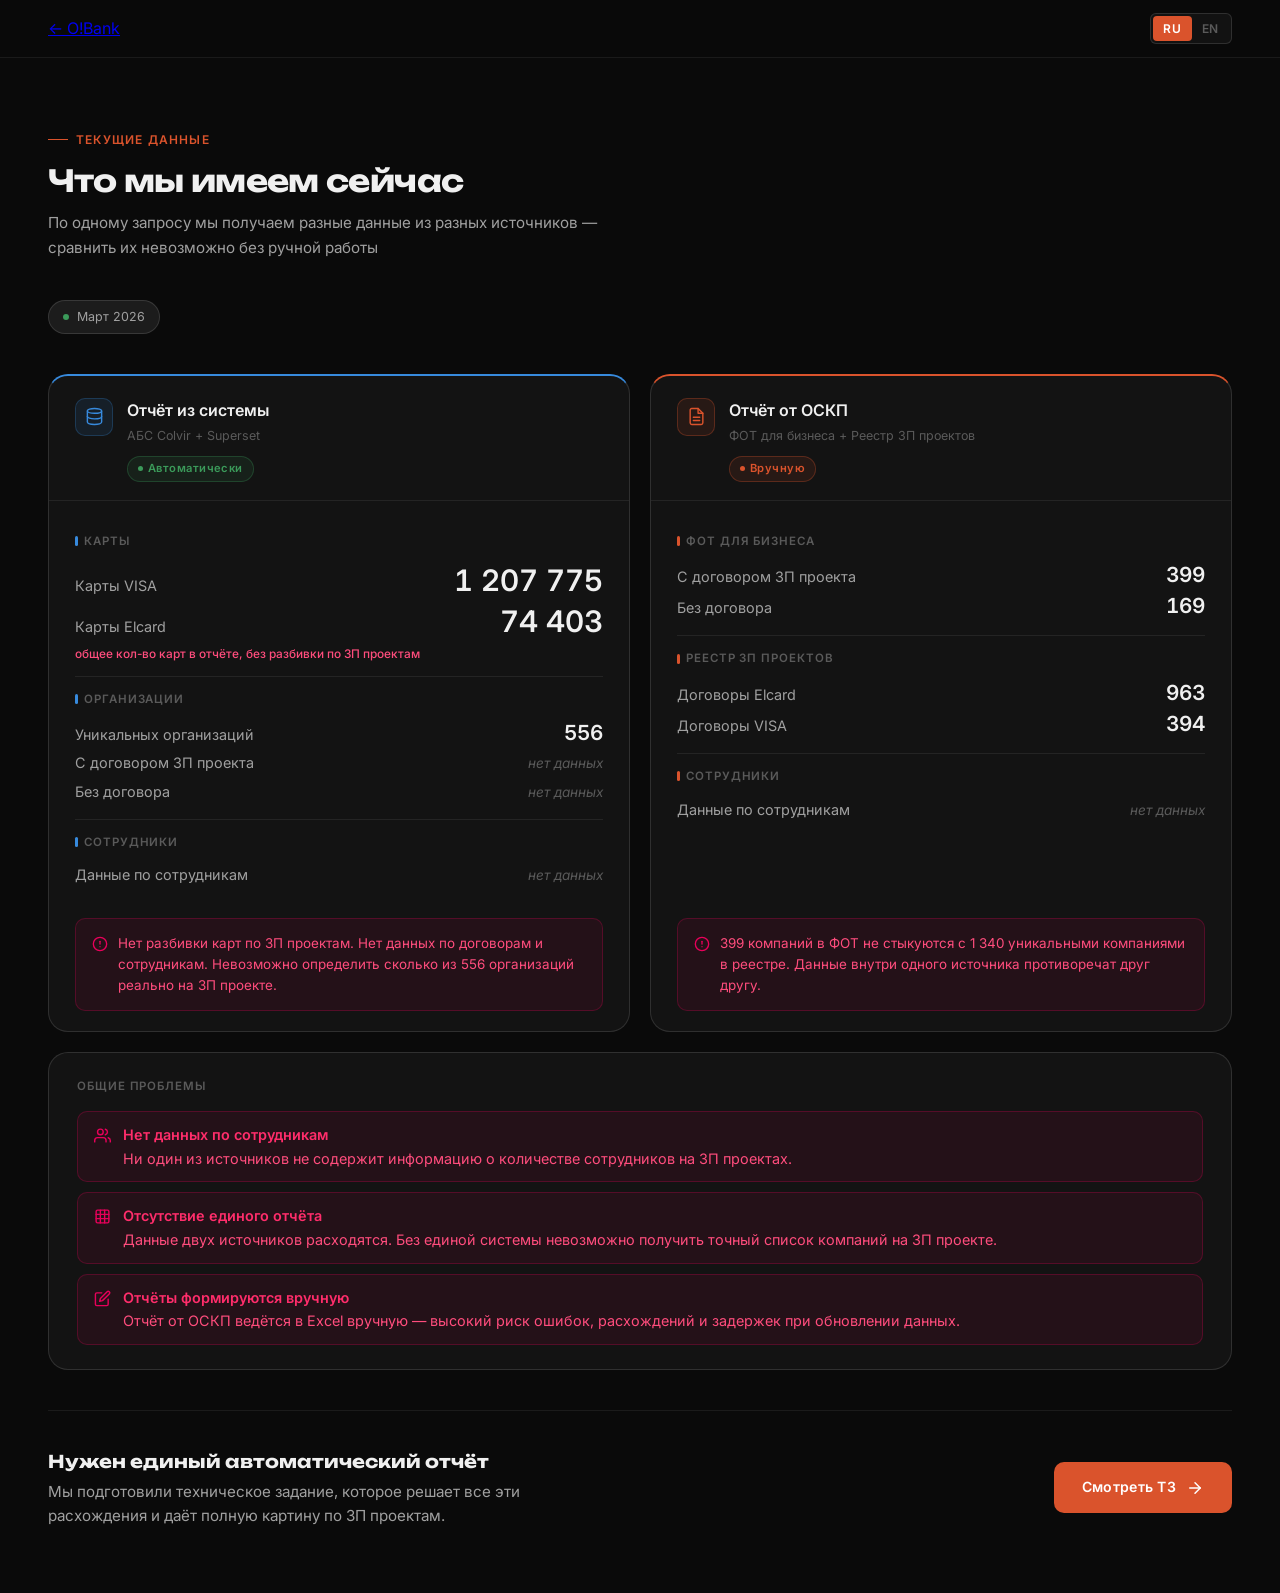
==== commit c4b8f1c5: "Update current_data.html" ====
--- a/current_data.html
+++ b/current_data.html
@@ -9,11 +9,7 @@
 <body>
 
 <header class="header">
-    <div class="logo-zone">
-        <div class="logo-dot"></div>
-        <span class="logo-text"><span>О!</span>Банк · ЗП Проекты</span>
-    </div>
-
+    <a href="index.html" class="nav-back">← O!Bank</a>
     <div class="nav-right">
         <div class="lang-switcher">
             <button class="lang-btn active" data-lang="ru">RU</button>
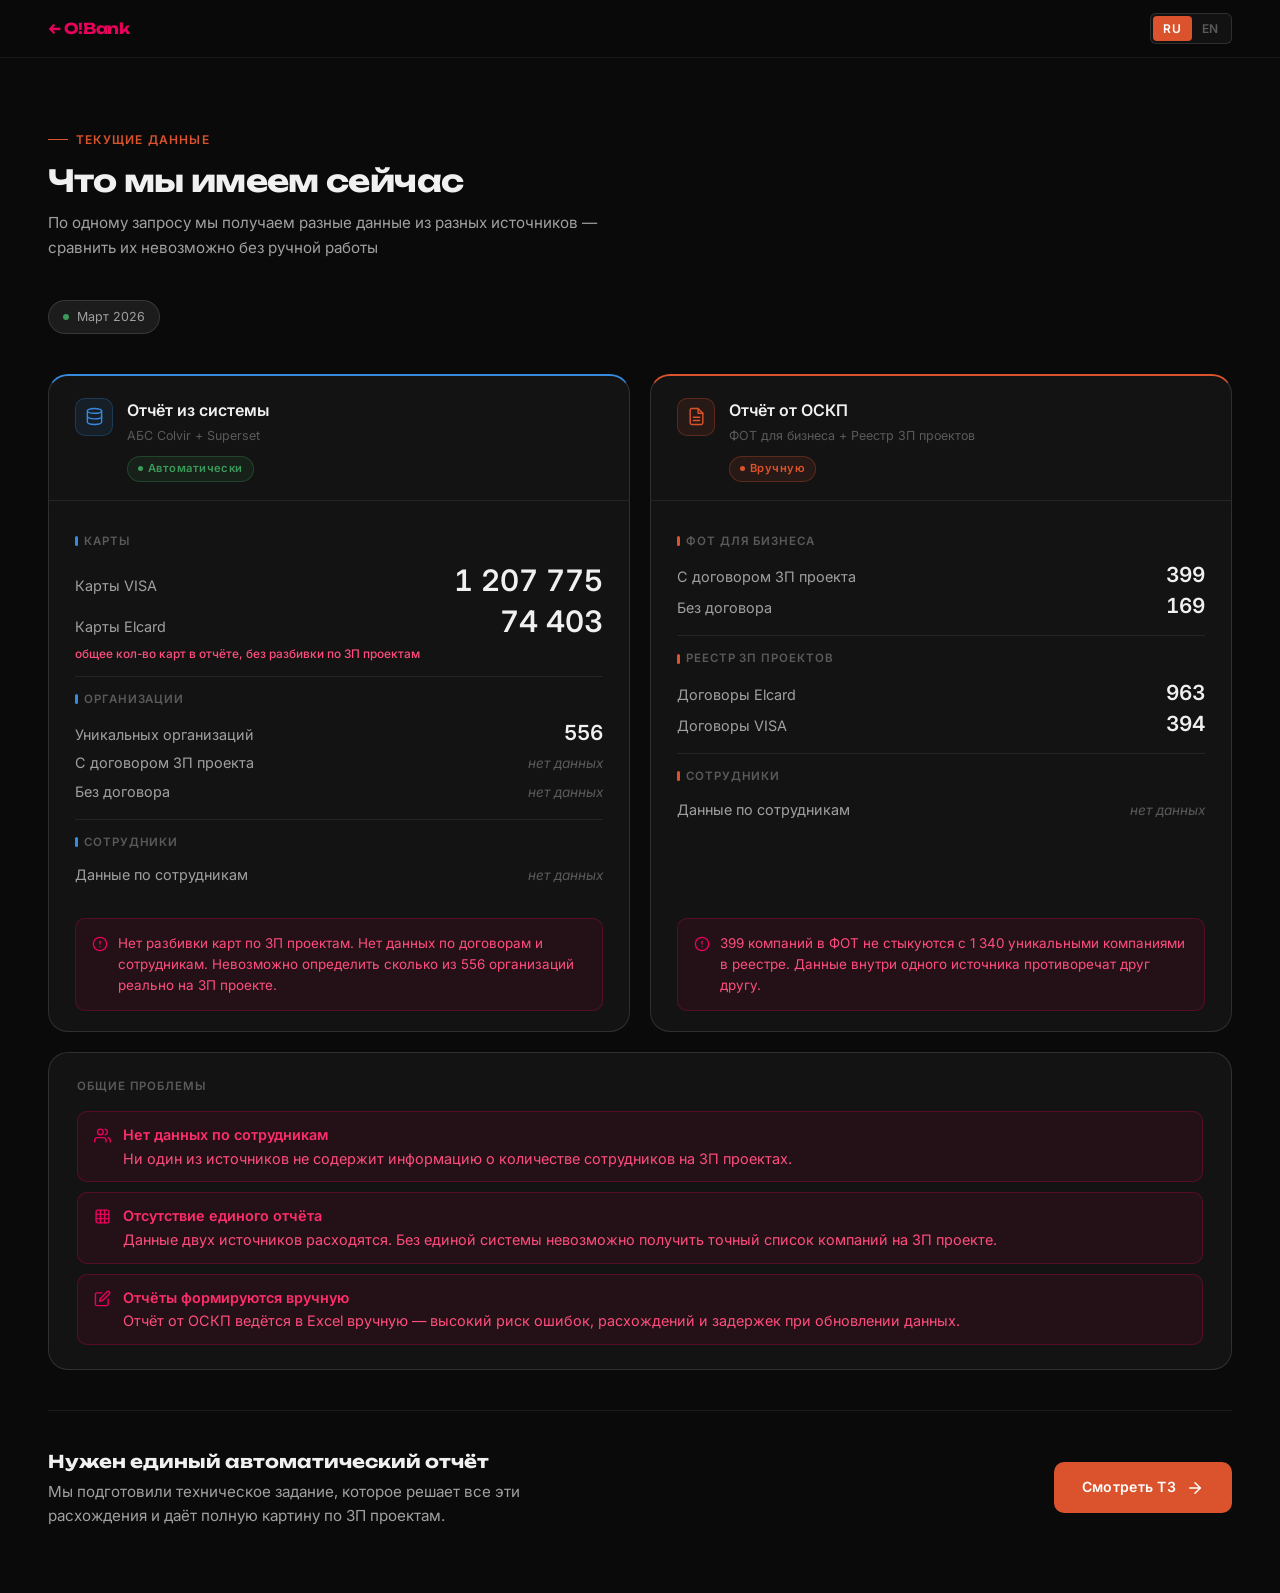
==== commit ebd0ef51: "Update current_data.html" ====
--- a/current_data.html
+++ b/current_data.html
@@ -233,7 +233,7 @@
                 <strong id="cta-heading">Нужен единый автоматический отчёт</strong>
                 <span id="cta-sub">Мы подготовили техническое задание, которое решает все эти расхождения и даёт полную картину по ЗП проектам.</span>
             </div>
-            <a href="#" class="cta-btn">
+            <a href="tz.html" class="cta-btn">
                 <span id="cta-btn-text">Смотреть ТЗ</span>
                 <svg xmlns="http://www.w3.org/2000/svg" viewBox="0 0 24 24" fill="none" stroke="currentColor" stroke-width="2" stroke-linecap="round" stroke-linejoin="round">
                     <line x1="5" y1="12" x2="19" y2="12"/><polyline points="12 5 19 12 12 19"/>
--- a/current_data.css
+++ b/current_data.css
@@ -61,33 +61,16 @@
     top: 0; left: 0; right: 0;
     z-index: 100;
 }
-.logo-zone { display: flex; align-items: center; gap: 10px; }
-.logo-dot {
-    width: 8px; height: 8px;
-    background: var(--accent);
-    border-radius: 50%;
-    box-shadow: 0 0 10px var(--accent);
-}
-.logo-text {
+.nav-back {
     font-family: var(--font-head);
+    font-size: 15px;
     font-weight: 700;
-    font-size: 1.05rem;
-    letter-spacing: 0.04em;
-    color: var(--text-primary);
-}
-.logo-text span { color: var(--accent); }
-.nav-center { display: flex; align-items: center; gap: 4px; }
-.nav-link {
-    font-size: 0.82rem;
-    color: var(--text-secondary);
+    color: var(--accent);
     text-decoration: none;
-    padding: 6px 14px;
-    border-radius: 6px;
-    transition: all 0.2s;
-    font-weight: 500;
-}
-.nav-link:hover { color: var(--text-primary); background: rgba(255,255,255,0.05); }
-.nav-link.active { color: var(--orange); }
+    letter-spacing: -0.02em;
+    transition: opacity 0.2s;
+}
+.nav-back:hover { opacity: 0.75; }
 .nav-right { display: flex; align-items: center; gap: 16px; }
 .lang-switcher {
     display: flex;
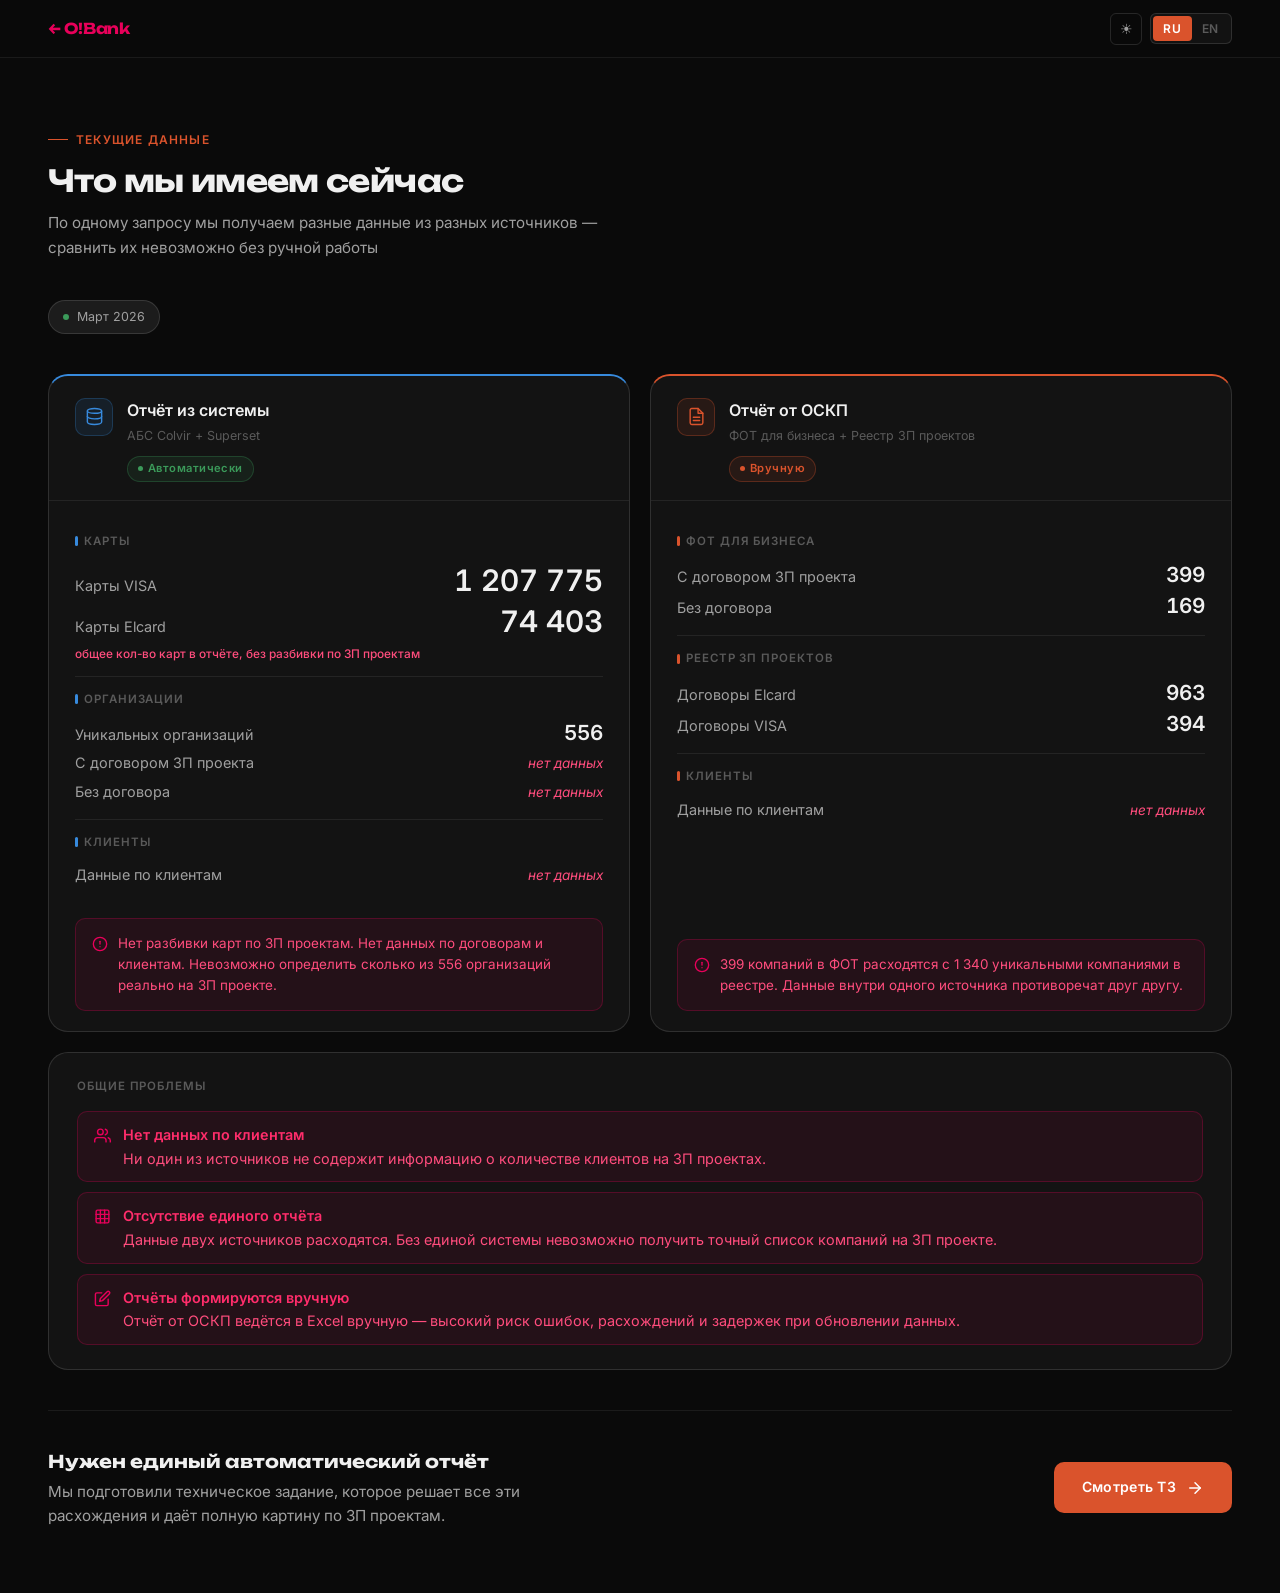
==== commit 8fd2c121: "Update current_data.html" ====
--- a/current_data.html
+++ b/current_data.html
@@ -5,16 +5,15 @@
     <meta name="viewport" content="width=device-width, initial-scale=1.0">
     <title>Текущие данные — О!Банк ЗП Проекты</title>
     <link rel="stylesheet" href="current_data.css">
+<style>.theme-icon-light{display:none;}.light-mode .theme-icon-dark{display:none;}.light-mode .theme-icon-light{display:inline;}</style>
 </head>
 <body>
 
 <header class="header">
     <a href="index.html" class="nav-back">← O!Bank</a>
-    <div class="nav-right">
-        <div class="lang-switcher">
-            <button class="lang-btn active" data-lang="ru">RU</button>
-            <button class="lang-btn" data-lang="en">EN</button>
-        </div>
+    <div class="nav-right" style="display:flex;align-items:center;gap:8px;">
+        <button onclick="toggleTheme()" style="background:none;border:1px solid rgba(255,255,255,0.12);color:#a0a0a0;font-size:14px;width:32px;height:32px;border-radius:6px;cursor:pointer;display:flex;align-items:center;justify-content:center;flex-shrink:0;"><span class="theme-icon-dark">☀</span><span class="theme-icon-light" style="display:none;">☾</span></button>
+        <div class="lang-switcher"><button class="lang-btn active" data-lang="ru">RU</button><button class="lang-btn" data-lang="en">EN</button></div>
     </div>
 </header>
 
@@ -83,16 +82,15 @@
                     </div>
 
                     <div class="metric-group">
-                        <div class="metric-group-label blue-accent" data-label="grp_employees">Сотрудники</div>
-                        <div class="metric-row">
-                            <span class="metric-label" data-label="lbl_employees">Данные по сотрудникам</span>
-                            <span class="metric-value no-data" data-no-data>нет данных</span>
-                        </div>
-                    </div>
-
-                </div>
-
-                <!-- Проблема левого блока -->
+                        <div class="metric-group-label blue-accent" data-label="grp_employees">Клиенты</div>
+                        <div class="metric-row">
+                            <span class="metric-label" data-label="lbl_employees">Данные по клиентам</span>
+                            <span class="metric-value no-data" data-no-data>нет данных</span>
+                        </div>
+                    </div>
+
+                </div>
+
                 <div style="padding: 0 26px;">
                     <div class="problem-box">
                         <div class="problem-icon">
@@ -101,7 +99,7 @@
                             </svg>
                         </div>
                         <div id="sys-problem" class="problem-text">
-                            Нет разбивки карт по ЗП проектам. Нет данных по договорам и сотрудникам. Невозможно определить сколько из 556 организаций реально на ЗП проекте.
+                            Нет разбивки карт по ЗП проектам. Нет данных по договорам и клиентам. Невозможно определить сколько из 556 организаций реально на ЗП проекте.
                         </div>
                     </div>
                 </div>
@@ -128,7 +126,6 @@
 
                 <div class="card-metrics">
 
-                    <!-- Подблок 1: ФОТ для бизнеса -->
                     <div class="metric-group">
                         <div class="metric-group-label" data-label="grp_fot">ФОТ для бизнеса</div>
                         <div class="metric-row">
@@ -141,7 +138,6 @@
                         </div>
                     </div>
 
-                    <!-- Подблок 2: Реестр ЗП проектов -->
                     <div class="metric-group">
                         <div class="metric-group-label" data-label="grp_registry">Реестр ЗП проектов</div>
                         <div class="metric-row">
@@ -155,16 +151,15 @@
                     </div>
 
                     <div class="metric-group">
-                        <div class="metric-group-label" data-label="grp_employees">Сотрудники</div>
-                        <div class="metric-row">
-                            <span class="metric-label" data-label="lbl_employees">Данные по сотрудникам</span>
-                            <span class="metric-value no-data" data-no-data>нет данных</span>
-                        </div>
-                    </div>
-
-                </div>
-
-                <!-- Проблема правого блока -->
+                        <div class="metric-group-label" data-label="grp_employees">Клиенты</div>
+                        <div class="metric-row">
+                            <span class="metric-label" data-label="lbl_employees">Данные по клиентам</span>
+                            <span class="metric-value no-data" data-no-data>нет данных</span>
+                        </div>
+                    </div>
+
+                </div>
+
                 <div style="padding: 0 26px;">
                     <div class="problem-box">
                         <div class="problem-icon">
@@ -181,7 +176,6 @@
             </div>
 
         </div>
-        <!-- end reports-grid -->
 
         <!-- ══ ИТОГОВЫЕ ПРОБЛЕМЫ ══ -->
         <div class="bottom-problems">
@@ -195,8 +189,8 @@
                         </svg>
                     </div>
                     <div class="problem-item-text">
-                        <strong id="p1-title">Нет данных по сотрудникам</strong>
-                        <span id="p1-text">Ни один из источников не содержит информацию о количестве сотрудников на ЗП проектах.</span>
+                        <strong id="p1-title">Нет данных по клиентам</strong>
+                        <span id="p1-text">Ни один из источников не содержит информацию о количестве клиентов на ЗП проектах.</span>
                     </div>
                 </div>
 
--- a/current_data.css
+++ b/current_data.css
@@ -208,7 +208,7 @@
 .metric-value.large { font-size: 1.85rem; }
 .metric-value.medium { font-size: 1.30rem; }
 .metric-value.small { font-size: 1.05rem; color: var(--text-secondary); font-weight: 500; }
-.metric-value.no-data { font-size: 0.85rem; color: var(--text-muted); font-weight: 400; font-style: italic; }
+.metric-value.no-data { font-size: 0.85rem; color: #FF4D7D; font-weight: 400; font-style: italic; }
 .metric-note {
     font-size: 0.74rem; color: var(--text-muted);
     margin-top: 5px; line-height: 1.4; font-style: italic;
